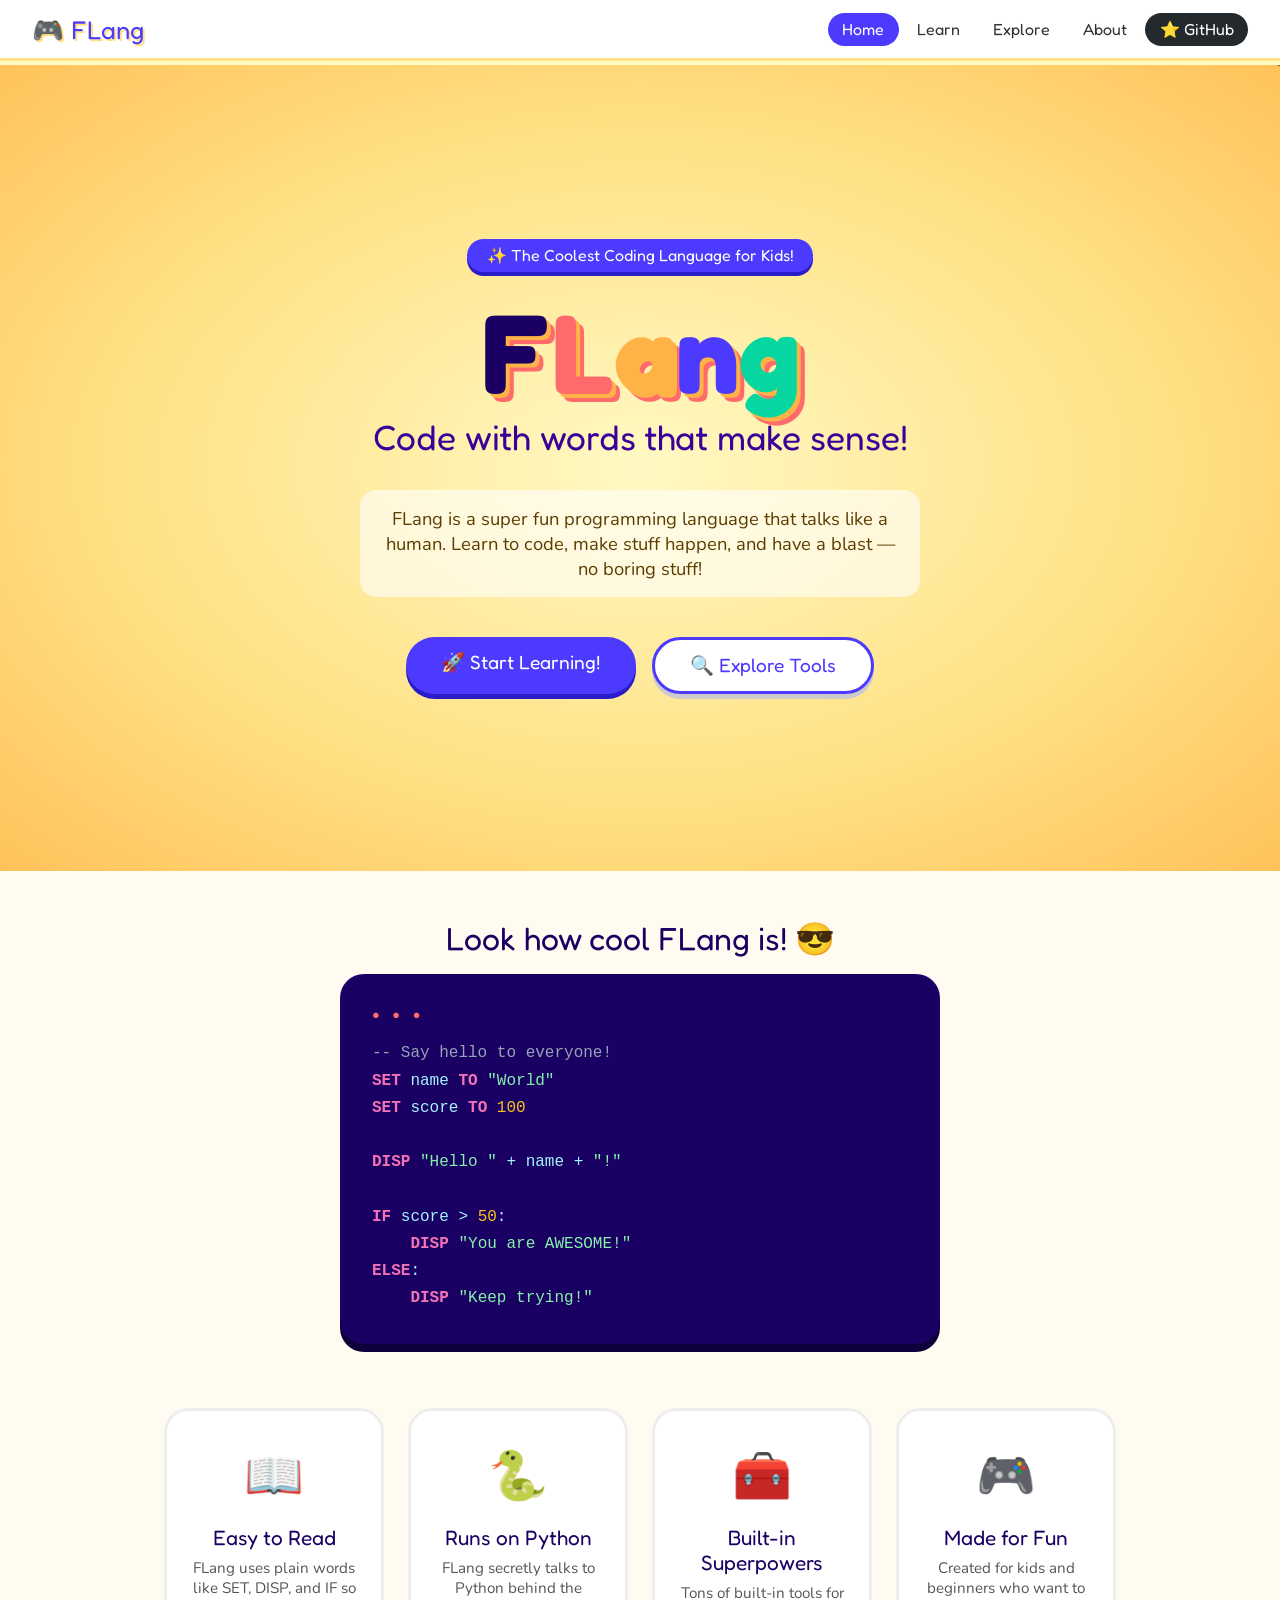
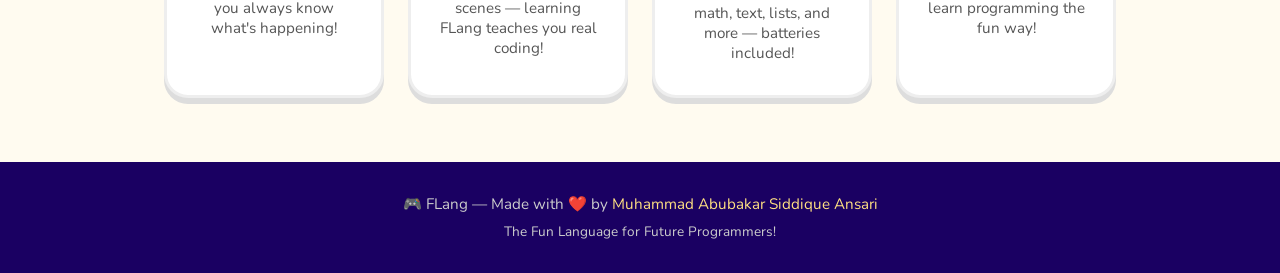
==== docs/index.html @ de596efa "." ====
<!DOCTYPE html>
<html lang="en">
<head>
  <meta charset="UTF-8" />
  <meta name="viewport" content="width=device-width, initial-scale=1.0" />
  <title>FLang - The Fun Language!</title>
  <link rel="icon" href="/favicon.svg" type="image/svg+xml" />
  <link href="https://fonts.googleapis.com/css2?family=Fredoka+One&family=Nunito:wght@400;600;700;800&display=swap" rel="stylesheet">
  <link rel="stylesheet" href="shared.css" />
  <style>
    .hero {
      min-height: 90vh;
      display: flex;
      flex-direction: column;
      align-items: center;
      justify-content: center;
      text-align: center;
      padding: 2rem;
      position: relative;
      overflow: hidden;
    }
    .hero::before {
      content: '';
      position: absolute;
      top: -50%;
      left: -50%;
      width: 200%;
      height: 200%;
      background: radial-gradient(ellipse at center, #fff9c4 0%, #ffe082 30%, #ffb347 60%, #ff6b6b 100%);
      animation: bgSpin 20s linear infinite;
      z-index: -1;
    }
    @keyframes bgSpin {
      from { transform: rotate(0deg); }
      to { transform: rotate(360deg); }
    }
    .hero-badge {
      background: #4c3bff;
      color: #fff;
      font-family: 'Fredoka One', cursive;
      font-size: 1rem;
      padding: 0.4rem 1.2rem;
      border-radius: 999px;
      margin-bottom: 1.5rem;
      display: inline-block;
      box-shadow: 0 4px 0 #2b1cc9;
      animation: bounce 1.5s ease-in-out infinite;
    }
    @keyframes bounce {
      0%, 100% { transform: translateY(0); }
      50% { transform: translateY(-8px); }
    }
    .hero h1 {
      font-family: 'Fredoka One', cursive;
      font-size: clamp(3rem, 10vw, 7rem);
      color: #1a0062;
      line-height: 1;
      margin-bottom: 0.5rem;
      text-shadow: 4px 4px 0 #ffb347, 8px 8px 0 #ff6b6b;
      animation: popIn 0.8s cubic-bezier(0.175, 0.885, 0.32, 1.275) both;
    }
    @keyframes popIn {
      from { transform: scale(0.3) rotate(-10deg); opacity: 0; }
      to { transform: scale(1) rotate(0deg); opacity: 1; }
    }
    .hero-sub {
      font-family: 'Fredoka One', cursive;
      font-size: clamp(1.3rem, 4vw, 2.2rem);
      color: #3b0099;
      margin-bottom: 2rem;
      animation: fadeUp 0.8s 0.3s both;
    }
    .hero-desc {
      font-size: 1.15rem;
      color: #5c3d00;
      max-width: 560px;
      margin: 0 auto 2.5rem;
      background: rgba(255,255,255,0.6);
      border-radius: 1rem;
      padding: 1rem 1.5rem;
      animation: fadeUp 0.8s 0.5s both;
    }
    @keyframes fadeUp {
      from { transform: translateY(30px); opacity: 0; }
      to { transform: translateY(0); opacity: 1; }
    }
    .hero-buttons {
      display: flex;
      gap: 1rem;
      flex-wrap: wrap;
      justify-content: center;
      animation: fadeUp 0.8s 0.7s both;
    }
    .btn-primary {
      background: #4c3bff;
      color: #fff;
      font-family: 'Fredoka One', cursive;
      font-size: 1.2rem;
      padding: 0.85rem 2.2rem;
      border-radius: 999px;
      border: none;
      cursor: pointer;
      text-decoration: none;
      box-shadow: 0 5px 0 #2b1cc9;
      transition: transform 0.1s, box-shadow 0.1s;
      display: inline-block;
    }
    .btn-primary:hover { transform: translateY(-3px); box-shadow: 0 8px 0 #2b1cc9; }
    .btn-primary:active { transform: translateY(2px); box-shadow: 0 2px 0 #2b1cc9; }
    .btn-secondary {
      background: #fff;
      color: #4c3bff;
      font-family: 'Fredoka One', cursive;
      font-size: 1.2rem;
      padding: 0.85rem 2.2rem;
      border-radius: 999px;
      border: 3px solid #4c3bff;
      cursor: pointer;
      text-decoration: none;
      box-shadow: 0 5px 0 #ccc;
      transition: transform 0.1s, box-shadow 0.1s;
      display: inline-block;
    }
    .btn-secondary:hover { transform: translateY(-3px); box-shadow: 0 8px 0 #ccc; }
    .btn-secondary:active { transform: translateY(2px); box-shadow: 0 2px 0 #ccc; }
    .floaties {
      position: fixed;
      top: 0; left: 0; width: 100%; height: 100%;
      pointer-events: none;
      z-index: 0;
      overflow: hidden;
    }
    .floatie {
      position: absolute;
      font-size: 2.5rem;
      animation: floatUp linear infinite;
      opacity: 0.7;
    }
    @keyframes floatUp {
      0% { transform: translateY(110vh) rotate(0deg); opacity: 0.7; }
      100% { transform: translateY(-10vh) rotate(360deg); opacity: 0; }
    }
    .features {
      display: grid;
      grid-template-columns: repeat(auto-fit, minmax(220px, 1fr));
      gap: 1.5rem;
      max-width: 1000px;
      margin: 4rem auto;
      padding: 0 1.5rem;
    }
    .feature-card {
      background: #fff;
      border-radius: 1.5rem;
      padding: 2rem 1.5rem;
      text-align: center;
      box-shadow: 0 6px 0 #ddd;
      border: 3px solid #eee;
      transition: transform 0.2s, box-shadow 0.2s;
    }
    .feature-card:hover { transform: translateY(-5px) rotate(-1deg); box-shadow: 0 12px 0 #ddd; }
    .feature-icon { font-size: 3rem; margin-bottom: 1rem; }
    .feature-title {
      font-family: 'Fredoka One', cursive;
      font-size: 1.3rem;
      color: #1a0062;
      margin-bottom: 0.5rem;
    }
    .feature-desc { font-size: 0.95rem; color: #555; }
    .code-preview {
      background: #1a0062;
      border-radius: 1.5rem;
      padding: 2rem;
      max-width: 600px;
      margin: 0 auto 4rem;
      box-shadow: 0 8px 0 #0d003a;
      text-align: left;
      position: relative;
      overflow: hidden;
    }
    .code-preview::before {
      content: '● ● ●';
      color: #ff6b6b;
      font-size: 0.8rem;
      letter-spacing: 0.3rem;
      display: block;
      margin-bottom: 1rem;
    }
    .code-preview pre {
      margin: 0;
      font-family: 'Courier New', monospace;
      font-size: 1rem;
      color: #a5f3fc;
      line-height: 1.7;
    }
    .code-preview .kw { color: #f472b6; font-weight: bold; }
    .code-preview .str { color: #86efac; }
    .code-preview .num { color: #fbbf24; }
    .code-preview .cmt { color: #94a3b8; }
    .code-section-title {
      font-family: 'Fredoka One', cursive;
      font-size: 2rem;
      text-align: center;
      color: #1a0062;
      margin: 3rem 0 1rem;
    }
  </style>
</head>
<body>
  <div class="floaties" id="floaties"></div>
  <nav class="navbar">
    <a href="/" class="nav-logo">🎮 FLang</a>
    <div class="nav-links">
      <a href="/" class="nav-link active">Home</a>
      <a href="/learn.html" class="nav-link">Learn</a>
      <a href="/explore.html" class="nav-link">Explore</a>
      <a href="/about.html" class="nav-link">About</a>
      <a href="https://github.com/Ansari-Codes/funlang" target="_blank" class="nav-link github-link">⭐ GitHub</a>
    </div>
    <button class="hamburger" id="hamburger" aria-label="Menu">☰</button>
  </nav>
  <div class="mobile-menu" id="mobileMenu">
    <a href="/" class="nav-link active">Home</a>
    <a href="/learn.html" class="nav-link">Learn</a>
    <a href="/explore.html" class="nav-link">Explore</a>
    <a href="/about.html" class="nav-link">About</a>
    <a href="https://github.com/Ansari-Codes/funlang" target="_blank" class="nav-link">⭐ GitHub</a>
  </div>

  <main>
    <section class="hero">
      <div class="hero-badge">✨ The Coolest Coding Language for Kids!</div>
      <h1>F<span style="color:#ff6b6b;">L</span><span style="color:#ffb347;">a</span><span style="color:#4c3bff;">n</span><span style="color:#06d6a0;">g</span></h1>
      <p class="hero-sub">Code with words that make sense!</p>
      <p class="hero-desc">FLang is a super fun programming language that talks like a human. Learn to code, make stuff happen, and have a blast — no boring stuff!</p>
      <div class="hero-buttons">
        <a href="/learn.html" class="btn-primary">🚀 Start Learning!</a>
        <a href="/explore.html" class="btn-secondary">🔍 Explore Tools</a>
      </div>
    </section>

    <p class="code-section-title">Look how cool FLang is! 😎</p>
    <div class="code-preview" style="padding: 2rem; max-width: 600px; margin: 0 auto 2rem;">
      <pre><span class="cmt">-- Say hello to everyone!</span>
<span class="kw">SET</span> name <span class="kw">TO</span> <span class="str">"World"</span>
<span class="kw">SET</span> score <span class="kw">TO</span> <span class="num">100</span>

<span class="kw">DISP</span> <span class="str">"Hello "</span> + name + <span class="str">"!"</span>

<span class="kw">IF</span> score > <span class="num">50</span>:
    <span class="kw">DISP</span> <span class="str">"You are AWESOME!"</span>
<span class="kw">ELSE</span>:
    <span class="kw">DISP</span> <span class="str">"Keep trying!"</span></pre>
    </div>

    <div class="features">
      <div class="feature-card">
        <div class="feature-icon">📖</div>
        <div class="feature-title">Easy to Read</div>
        <div class="feature-desc">FLang uses plain words like SET, DISP, and IF so you always know what's happening!</div>
      </div>
      <div class="feature-card">
        <div class="feature-icon">🐍</div>
        <div class="feature-title">Runs on Python</div>
        <div class="feature-desc">FLang secretly talks to Python behind the scenes — learning FLang teaches you real coding!</div>
      </div>
      <div class="feature-card">
        <div class="feature-icon">🧰</div>
        <div class="feature-title">Built-in Superpowers</div>
        <div class="feature-desc">Tons of built-in tools for math, text, lists, and more — batteries included!</div>
      </div>
      <div class="feature-card">
        <div class="feature-icon">🎮</div>
        <div class="feature-title">Made for Fun</div>
        <div class="feature-desc">Created for kids and beginners who want to learn programming the fun way!</div>
      </div>
    </div>
  </main>

  <footer class="footer">
    <p>🎮 FLang — Made with ❤️ by <a href="/about.html">Muhammad Abubakar Siddique Ansari</a></p>
    <p style="margin-top: 0.5rem; font-size: 0.85rem;">The Fun Language for Future Programmers!</p>
  </footer>

  <script>
    const emojis = ['🌟', '🚀', '🎮', '⭐', '🦄', '🌈', '🎉', '🍭', '💡', '🔥', '🎈', '🧩'];
    const floaties = document.getElementById('floaties');
    for (let i = 0; i < 18; i++) {
      const el = document.createElement('div');
      el.className = 'floatie';
      el.textContent = emojis[Math.floor(Math.random() * emojis.length)];
      el.style.left = Math.random() * 100 + 'vw';
      el.style.animationDuration = (8 + Math.random() * 12) + 's';
      el.style.animationDelay = (Math.random() * 10) + 's';
      el.style.fontSize = (1.5 + Math.random() * 2) + 'rem';
      floaties.appendChild(el);
    }
    document.getElementById('hamburger').addEventListener('click', () => {
      document.getElementById('mobileMenu').classList.toggle('open');
    });
  </script>
</body>
</html>
---- docs/shared.css ----
@import url('https://fonts.googleapis.com/css2?family=Fredoka+One&family=Nunito:wght@400;600;700;800&display=swap');

*, *::before, *::after { box-sizing: border-box; margin: 0; padding: 0; }

body {
  font-family: 'Nunito', sans-serif;
  background: #fffbf0;
  color: #222;
  min-height: 100vh;
}

.navbar {
  position: sticky;
  top: 0;
  z-index: 100;
  background: #fff;
  border-bottom: 3px solid #ffe082;
  padding: 0.8rem 2rem;
  display: flex;
  align-items: center;
  gap: 1rem;
  box-shadow: 0 4px 0 #fff9c4;
}

.nav-logo {
  font-family: 'Fredoka One', cursive;
  font-size: 1.6rem;
  color: #4c3bff;
  text-decoration: none;
  margin-right: auto;
  text-shadow: 2px 2px 0 #ffe082;
}

.nav-links {
  display: flex;
  gap: 0.25rem;
  align-items: center;
}

.nav-link {
  font-family: 'Fredoka One', cursive;
  font-size: 1rem;
  color: #333;
  text-decoration: none;
  padding: 0.4rem 0.9rem;
  border-radius: 999px;
  transition: background 0.15s, color 0.15s;
}

.nav-link:hover { background: #ffe082; color: #1a0062; }
.nav-link.active { background: #4c3bff; color: #fff; }
.github-link { background: #24292e; color: #fff !important; }
.github-link:hover { background: #3a3f45 !important; color: #fff !important; }

.hamburger {
  display: none;
  background: none;
  border: none;
  font-size: 1.8rem;
  cursor: pointer;
  color: #4c3bff;
}

.mobile-menu {
  display: none;
  flex-direction: column;
  padding: 1rem;
  background: #fff;
  border-bottom: 3px solid #ffe082;
  gap: 0.5rem;
}

.mobile-menu.open { display: flex; }

@media (max-width: 700px) {
  .nav-links { display: none; }
  .hamburger { display: block; }
}

.footer {
  background: #1a0062;
  color: #ccc;
  text-align: center;
  padding: 2rem;
  font-size: 0.95rem;
}
.footer a { color: #ffe082; text-decoration: none; }
.footer a:hover { text-decoration: underline; }

.page-hero {
  text-align: center;
  padding: 3rem 1.5rem 2rem;
  background: linear-gradient(135deg, #e8f4ff 0%, #fff9c4 50%, #ffe0f0 100%);
}
.page-hero-emoji { font-size: 4rem; display: block; margin-bottom: 0.5rem; }
.page-hero h1 {
  font-family: 'Fredoka One', cursive;
  font-size: clamp(2rem, 6vw, 3.5rem);
  color: #1a0062;
  text-shadow: 2px 2px 0 #ffb347;
  margin-bottom: 0.5rem;
}
.page-hero p {
  font-size: 1.1rem;
  color: #444;
  max-width: 580px;
  margin: 0 auto;
}

.container {
  max-width: 1100px;
  margin: 0 auto;
  padding: 2rem 1.5rem;
}

.section-title {
  font-family: 'Fredoka One', cursive;
  font-size: 2rem;
  color: #1a0062;
  margin: 2.5rem 0 1rem;
  display: flex;
  align-items: center;
  gap: 0.5rem;
}

.tag {
  display: inline-block;
  background: #4c3bff;
  color: #fff;
  font-family: 'Fredoka One', cursive;
  font-size: 0.75rem;
  padding: 0.15rem 0.6rem;
  border-radius: 999px;
  vertical-align: middle;
  margin-left: 0.4rem;
}

.card {
  background: #fff;
  border-radius: 1.5rem;
  border: 3px solid #eee;
  padding: 1.5rem;
  box-shadow: 0 5px 0 #e0e0e0;
  margin-bottom: 1.5rem;
  transition: transform 0.2s, box-shadow 0.2s;
}
.card:hover { transform: translateY(-3px); box-shadow: 0 10px 0 #e0e0e0; }

.code-block {
  background: #0f0a2e;
  border-radius: 1rem;
  padding: 1.5rem;
  font-family: 'Courier New', monospace;
  font-size: 0.95rem;
  color: #a5f3fc;
  line-height: 1.7;
  overflow-x: auto;
  margin: 1rem 0;
  border: 2px solid #2b1cc9;
}
.code-block .kw { color: #f472b6; font-weight: bold; }
.code-block .str { color: #86efac; }
.code-block .num { color: #fbbf24; }
.code-block .cmt { color: #64748b; font-style: italic; }
.code-block .fn { color: #c4b5fd; }

.chip {
  display: inline-block;
  background: #f3f0ff;
  color: #4c3bff;
  border: 2px solid #c4b5fd;
  border-radius: 999px;
  padding: 0.2rem 0.8rem;
  font-family: 'Fredoka One', cursive;
  font-size: 0.85rem;
  margin: 0.2rem;
}

.search-box {
  width: 100%;
  padding: 0.9rem 1.4rem;
  font-family: 'Nunito', sans-serif;
  font-size: 1.05rem;
  border: 3px solid #c4b5fd;
  border-radius: 999px;
  outline: none;
  background: #fff;
  transition: border-color 0.2s, box-shadow 0.2s;
  margin-bottom: 1.5rem;
}
.search-box:focus { border-color: #4c3bff; box-shadow: 0 0 0 4px rgba(76,59,255,0.15); }

.tabs {
  display: flex;
  gap: 0.5rem;
  flex-wrap: wrap;
  margin-bottom: 1.5rem;
}
.tab-btn {
  font-family: 'Fredoka One', cursive;
  font-size: 1rem;
  padding: 0.5rem 1.3rem;
  border-radius: 999px;
  border: 2px solid #c4b5fd;
  background: #fff;
  color: #4c3bff;
  cursor: pointer;
  transition: background 0.15s, color 0.15s;
}
.tab-btn:hover { background: #e8e4ff; }
.tab-btn.active { background: #4c3bff; color: #fff; border-color: #4c3bff; }

.pill-orange { background: #fff4e0; border-color: #ffd080; color: #7a4000; }
.pill-green { background: #e8fff4; border-color: #80ffb0; color: #005c30; }
.pill-blue { background: #e8f0ff; border-color: #80a8ff; color: #002080; }
.pill-pink { background: #ffe8f4; border-color: #ff80c0; color: #800050; }

.highlight-box {
  background: linear-gradient(135deg, #e8f4ff, #ffe0f0);
  border-radius: 1.5rem;
  padding: 2rem;
  margin: 2rem 0;
  border: 3px solid #c4b5fd;
}
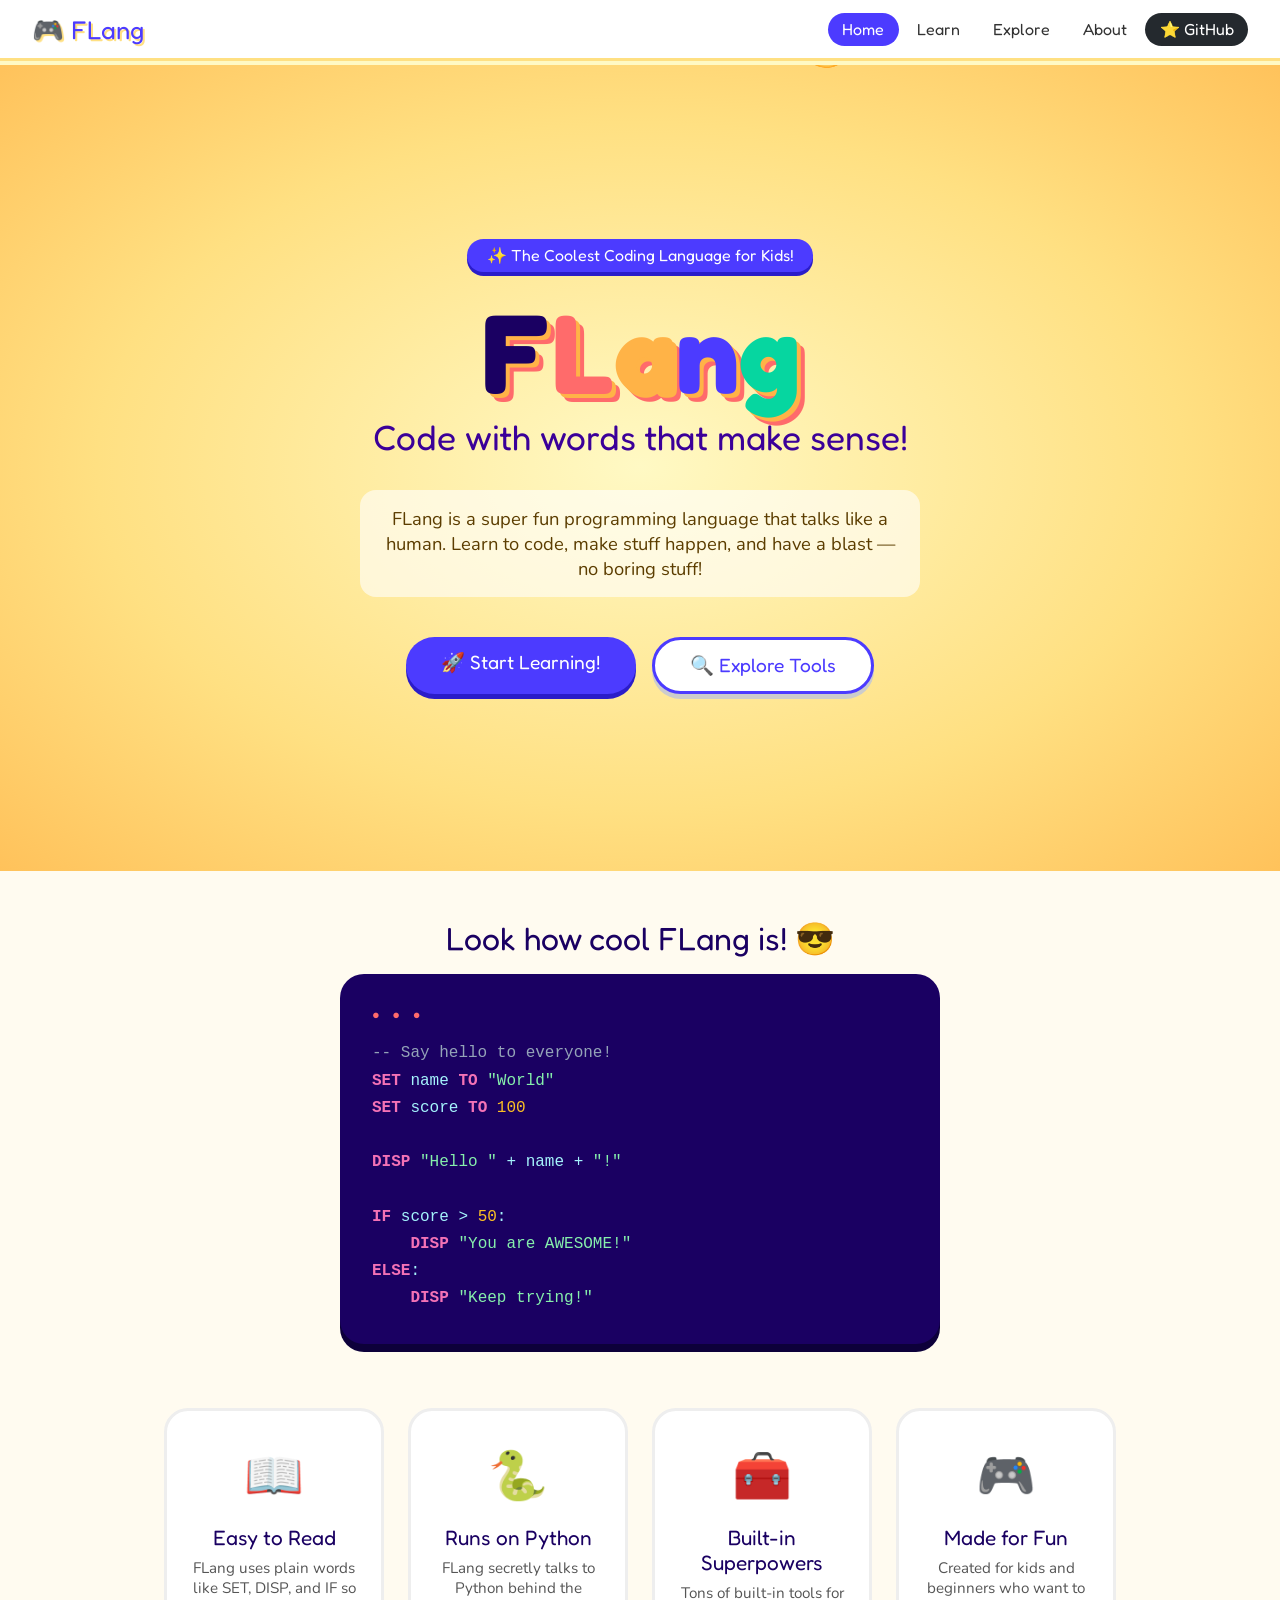
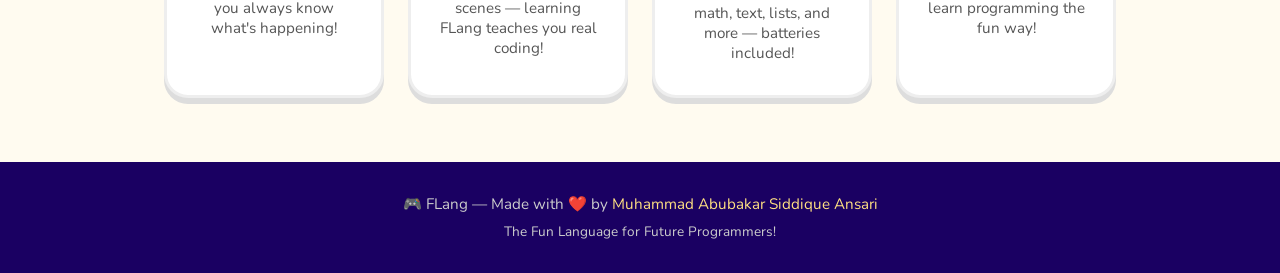
==== commit f7b809a8: "Added websites" ====
--- a/docs/index.html
+++ b/docs/index.html
@@ -30,10 +30,6 @@
       animation: bgSpin 20s linear infinite;
       z-index: -1;
     }
-    @keyframes bgSpin {
-      from { transform: rotate(0deg); }
-      to { transform: rotate(360deg); }
-    }
     .hero-badge {
       background: #4c3bff;
       color: #fff;
@@ -208,21 +204,21 @@
 <body>
   <div class="floaties" id="floaties"></div>
   <nav class="navbar">
-    <a href="/" class="nav-logo">🎮 FLang</a>
+    <a href="index.html" class="nav-logo">🎮 FLang</a>
     <div class="nav-links">
-      <a href="/" class="nav-link active">Home</a>
-      <a href="/learn.html" class="nav-link">Learn</a>
-      <a href="/explore.html" class="nav-link">Explore</a>
-      <a href="/about.html" class="nav-link">About</a>
+      <a href="index.html" class="nav-link active">Home</a>
+      <a href="learn.html" class="nav-link">Learn</a>
+      <a href="explore.html" class="nav-link">Explore</a>
+      <a href="about.html" class="nav-link">About</a>
       <a href="https://github.com/Ansari-Codes/funlang" target="_blank" class="nav-link github-link">⭐ GitHub</a>
     </div>
     <button class="hamburger" id="hamburger" aria-label="Menu">☰</button>
   </nav>
   <div class="mobile-menu" id="mobileMenu">
-    <a href="/" class="nav-link active">Home</a>
-    <a href="/learn.html" class="nav-link">Learn</a>
-    <a href="/explore.html" class="nav-link">Explore</a>
-    <a href="/about.html" class="nav-link">About</a>
+    <a href="index.html" class="nav-link active">Home</a>
+    <a href="learn.html" class="nav-link">Learn</a>
+    <a href="explore.html" class="nav-link">Explore</a>
+    <a href="about.html" class="nav-link">About</a>
     <a href="https://github.com/Ansari-Codes/funlang" target="_blank" class="nav-link">⭐ GitHub</a>
   </div>
 
@@ -233,8 +229,8 @@
       <p class="hero-sub">Code with words that make sense!</p>
       <p class="hero-desc">FLang is a super fun programming language that talks like a human. Learn to code, make stuff happen, and have a blast — no boring stuff!</p>
       <div class="hero-buttons">
-        <a href="/learn.html" class="btn-primary">🚀 Start Learning!</a>
-        <a href="/explore.html" class="btn-secondary">🔍 Explore Tools</a>
+        <a href="learn.html" class="btn-primary">🚀 Start Learning!</a>
+        <a href="explore.html" class="btn-secondary">🔍 Explore Tools</a>
       </div>
     </section>
 
@@ -277,7 +273,7 @@
   </main>
 
   <footer class="footer">
-    <p>🎮 FLang — Made with ❤️ by <a href="/about.html">Muhammad Abubakar Siddique Ansari</a></p>
+    <p>🎮 FLang — Made with ❤️ by <a href="about.html">Muhammad Abubakar Siddique Ansari</a></p>
     <p style="margin-top: 0.5rem; font-size: 0.85rem;">The Fun Language for Future Programmers!</p>
   </footer>
 
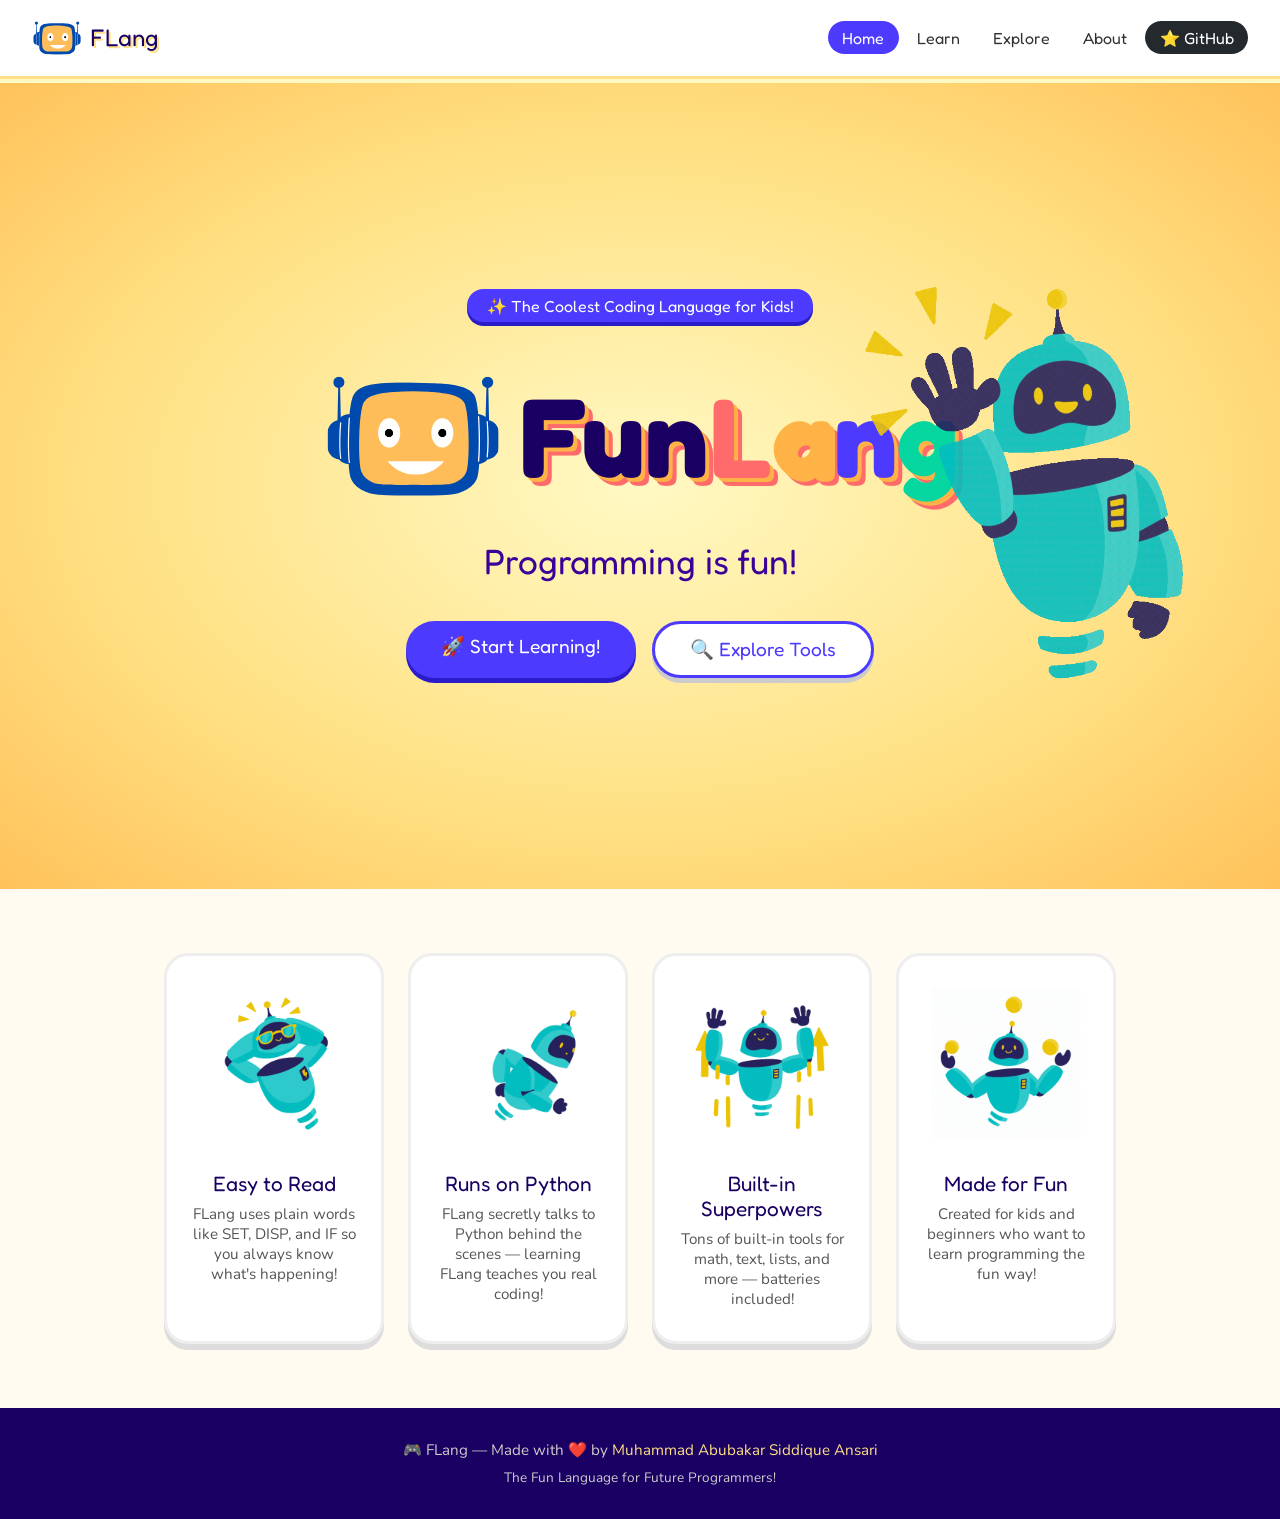
==== commit e5f88180: "Added graphics and updated docs and website" ====
--- a/docs/index.html
+++ b/docs/index.html
@@ -1,11 +1,13 @@
 <!DOCTYPE html>
 <html lang="en">
+
 <head>
   <meta charset="UTF-8" />
   <meta name="viewport" content="width=device-width, initial-scale=1.0" />
   <title>FLang - The Fun Language!</title>
   <link rel="icon" href="/favicon.svg" type="image/svg+xml" />
-  <link href="https://fonts.googleapis.com/css2?family=Fredoka+One&family=Nunito:wght@400;600;700;800&display=swap" rel="stylesheet">
+  <link href="https://fonts.googleapis.com/css2?family=Fredoka+One&family=Nunito:wght@400;600;700;800&display=swap"
+    rel="stylesheet">
   <link rel="stylesheet" href="shared.css" />
   <style>
     .hero {
@@ -19,6 +21,7 @@
       position: relative;
       overflow: hidden;
     }
+
     .hero::before {
       content: '';
       position: absolute;
@@ -30,6 +33,7 @@
       animation: bgSpin 20s linear infinite;
       z-index: -1;
     }
+
     .hero-badge {
       background: #4c3bff;
       color: #fff;
@@ -42,10 +46,19 @@
       box-shadow: 0 4px 0 #2b1cc9;
       animation: bounce 1.5s ease-in-out infinite;
     }
+
     @keyframes bounce {
-      0%, 100% { transform: translateY(0); }
-      50% { transform: translateY(-8px); }
-    }
+
+      0%,
+      100% {
+        transform: translateY(0);
+      }
+
+      50% {
+        transform: translateY(-8px);
+      }
+    }
+
     .hero h1 {
       font-family: 'Fredoka One', cursive;
       font-size: clamp(3rem, 10vw, 7rem);
@@ -55,10 +68,19 @@
       text-shadow: 4px 4px 0 #ffb347, 8px 8px 0 #ff6b6b;
       animation: popIn 0.8s cubic-bezier(0.175, 0.885, 0.32, 1.275) both;
     }
+
     @keyframes popIn {
-      from { transform: scale(0.3) rotate(-10deg); opacity: 0; }
-      to { transform: scale(1) rotate(0deg); opacity: 1; }
-    }
+      from {
+        transform: scale(0.3) rotate(-10deg);
+        opacity: 0;
+      }
+
+      to {
+        transform: scale(1) rotate(0deg);
+        opacity: 1;
+      }
+    }
+
     .hero-sub {
       font-family: 'Fredoka One', cursive;
       font-size: clamp(1.3rem, 4vw, 2.2rem);
@@ -66,20 +88,30 @@
       margin-bottom: 2rem;
       animation: fadeUp 0.8s 0.3s both;
     }
+
     .hero-desc {
       font-size: 1.15rem;
       color: #5c3d00;
       max-width: 560px;
       margin: 0 auto 2.5rem;
-      background: rgba(255,255,255,0.6);
+      background: rgba(255, 255, 255, 0.6);
       border-radius: 1rem;
       padding: 1rem 1.5rem;
       animation: fadeUp 0.8s 0.5s both;
     }
+
     @keyframes fadeUp {
-      from { transform: translateY(30px); opacity: 0; }
-      to { transform: translateY(0); opacity: 1; }
-    }
+      from {
+        transform: translateY(30px);
+        opacity: 0;
+      }
+
+      to {
+        transform: translateY(0);
+        opacity: 1;
+      }
+    }
+
     .hero-buttons {
       display: flex;
       gap: 1rem;
@@ -87,6 +119,7 @@
       justify-content: center;
       animation: fadeUp 0.8s 0.7s both;
     }
+
     .btn-primary {
       background: #4c3bff;
       color: #fff;
@@ -101,8 +134,17 @@
       transition: transform 0.1s, box-shadow 0.1s;
       display: inline-block;
     }
-    .btn-primary:hover { transform: translateY(-3px); box-shadow: 0 8px 0 #2b1cc9; }
-    .btn-primary:active { transform: translateY(2px); box-shadow: 0 2px 0 #2b1cc9; }
+
+    .btn-primary:hover {
+      transform: translateY(-3px);
+      box-shadow: 0 8px 0 #2b1cc9;
+    }
+
+    .btn-primary:active {
+      transform: translateY(2px);
+      box-shadow: 0 2px 0 #2b1cc9;
+    }
+
     .btn-secondary {
       background: #fff;
       color: #4c3bff;
@@ -117,25 +159,47 @@
       transition: transform 0.1s, box-shadow 0.1s;
       display: inline-block;
     }
-    .btn-secondary:hover { transform: translateY(-3px); box-shadow: 0 8px 0 #ccc; }
-    .btn-secondary:active { transform: translateY(2px); box-shadow: 0 2px 0 #ccc; }
+
+    .btn-secondary:hover {
+      transform: translateY(-3px);
+      box-shadow: 0 8px 0 #ccc;
+    }
+
+    .btn-secondary:active {
+      transform: translateY(2px);
+      box-shadow: 0 2px 0 #ccc;
+    }
+
     .floaties {
       position: fixed;
-      top: 0; left: 0; width: 100%; height: 100%;
+      top: 0;
+      left: 0;
+      width: 100%;
+      height: 100%;
       pointer-events: none;
       z-index: 0;
       overflow: hidden;
     }
+
     .floatie {
       position: absolute;
       font-size: 2.5rem;
       animation: floatUp linear infinite;
       opacity: 0.7;
     }
+
     @keyframes floatUp {
-      0% { transform: translateY(110vh) rotate(0deg); opacity: 0.7; }
-      100% { transform: translateY(-10vh) rotate(360deg); opacity: 0; }
-    }
+      0% {
+        transform: translateY(110vh) rotate(0deg);
+        opacity: 0.7;
+      }
+
+      100% {
+        transform: translateY(-10vh) rotate(360deg);
+        opacity: 0;
+      }
+    }
+
     .features {
       display: grid;
       grid-template-columns: repeat(auto-fit, minmax(220px, 1fr));
@@ -144,6 +208,7 @@
       margin: 4rem auto;
       padding: 0 1.5rem;
     }
+
     .feature-card {
       background: #fff;
       border-radius: 1.5rem;
@@ -153,15 +218,29 @@
       border: 3px solid #eee;
       transition: transform 0.2s, box-shadow 0.2s;
     }
-    .feature-card:hover { transform: translateY(-5px) rotate(-1deg); box-shadow: 0 12px 0 #ddd; }
-    .feature-icon { font-size: 3rem; margin-bottom: 1rem; }
+
+    .feature-card:hover {
+      transform: translateY(-5px) rotate(-1deg);
+      box-shadow: 0 12px 0 #ddd;
+    }
+
+    .feature-icon {
+      font-size: 3rem;
+      margin-bottom: 1rem;
+    }
+
     .feature-title {
       font-family: 'Fredoka One', cursive;
       font-size: 1.3rem;
       color: #1a0062;
       margin-bottom: 0.5rem;
     }
-    .feature-desc { font-size: 0.95rem; color: #555; }
+
+    .feature-desc {
+      font-size: 0.95rem;
+      color: #555;
+    }
+
     .code-preview {
       background: #1a0062;
       border-radius: 1.5rem;
@@ -173,6 +252,7 @@
       position: relative;
       overflow: hidden;
     }
+
     .code-preview::before {
       content: '● ● ●';
       color: #ff6b6b;
@@ -181,6 +261,7 @@
       display: block;
       margin-bottom: 1rem;
     }
+
     .code-preview pre {
       margin: 0;
       font-family: 'Courier New', monospace;
@@ -188,10 +269,24 @@
       color: #a5f3fc;
       line-height: 1.7;
     }
-    .code-preview .kw { color: #f472b6; font-weight: bold; }
-    .code-preview .str { color: #86efac; }
-    .code-preview .num { color: #fbbf24; }
-    .code-preview .cmt { color: #94a3b8; }
+
+    .code-preview .kw {
+      color: #f472b6;
+      font-weight: bold;
+    }
+
+    .code-preview .str {
+      color: #86efac;
+    }
+
+    .code-preview .num {
+      color: #fbbf24;
+    }
+
+    .code-preview .cmt {
+      color: #94a3b8;
+    }
+
     .code-section-title {
       font-family: 'Fredoka One', cursive;
       font-size: 2rem;
@@ -201,10 +296,15 @@
     }
   </style>
 </head>
+
 <body>
   <div class="floaties" id="floaties"></div>
   <nav class="navbar">
-    <a href="index.html" class="nav-logo">🎮 FLang</a>
+    <a href="index.html" class="nav-logo"
+      style="display: flex; align-items: center; gap: 0.5rem; text-decoration: none; color: #1a0062;">
+      <img src="Logo.svg" alt="FLang Logo" style="height: 50px; width: auto;">
+      <span style="font-family: 'Fredoka One', cursive; font-size: 1.5rem;">FLang</span>
+    </a>
     <div class="nav-links">
       <a href="index.html" class="nav-link active">Home</a>
       <a href="learn.html" class="nav-link">Learn</a>
@@ -224,51 +324,68 @@
 
   <main>
     <section class="hero">
+      <style>
+        /* Responsive behavior for the hero image */
+        @media (max-width: 768px) {
+          .hero-gif {
+            width: 80px !important;
+            max-width: none !important;
+          }
+
+          .hero-title-container h1 {
+            font-size: 3.5rem;
+            /* Adjust text size for mobile to fit logo */
+          }
+        }
+      </style>
+
       <div class="hero-badge">✨ The Coolest Coding Language for Kids!</div>
-      <h1>F<span style="color:#ff6b6b;">L</span><span style="color:#ffb347;">a</span><span style="color:#4c3bff;">n</span><span style="color:#06d6a0;">g</span></h1>
-      <p class="hero-sub">Code with words that make sense!</p>
-      <p class="hero-desc">FLang is a super fun programming language that talks like a human. Learn to code, make stuff happen, and have a blast — no boring stuff!</p>
+
+      <!-- Container to align logo and text side by side -->
+      <div class="hero-title-container"
+        style="display: flex; align-items: center; justify-content: center; gap: 1rem; margin-bottom: 0.5rem;">
+        <img class="hero-gif" src="Logo.svg" alt="logo" style="width: 35vw; max-width: 180px; height: auto;">
+        <h1 style="margin-bottom: 0;">Fun<span style="color:#ff6b6b;">L</span><span style="color:#ffb347;">a</span><span
+            style="color:#4c3bff;">n</span><span style="color:#06d6a0;">g</span></h1>
+      </div>
+
+      <div class="hero-badge hero-sub"
+        style="background: transparent; color: #3b0099; box-shadow: none; font-size: clamp(1.3rem, 4vw, 2.2rem);">
+        Programming is fun!</div>
+
       <div class="hero-buttons">
         <a href="learn.html" class="btn-primary">🚀 Start Learning!</a>
         <a href="explore.html" class="btn-secondary">🔍 Explore Tools</a>
       </div>
+
+      <img class="hero-gif-2" src="hi.gif" alt="Hi"
+        style="position: absolute; right: 2rem; top: 50%; transform: translateY(-50%); width: 35vw; max-width: 450px; height: auto; z-index: 10; pointer-events: none; opacity: 0.9;">
     </section>
-
-    <p class="code-section-title">Look how cool FLang is! 😎</p>
-    <div class="code-preview" style="padding: 2rem; max-width: 600px; margin: 0 auto 2rem;">
-      <pre><span class="cmt">-- Say hello to everyone!</span>
-<span class="kw">SET</span> name <span class="kw">TO</span> <span class="str">"World"</span>
-<span class="kw">SET</span> score <span class="kw">TO</span> <span class="num">100</span>
-
-<span class="kw">DISP</span> <span class="str">"Hello "</span> + name + <span class="str">"!"</span>
-
-<span class="kw">IF</span> score > <span class="num">50</span>:
-    <span class="kw">DISP</span> <span class="str">"You are AWESOME!"</span>
-<span class="kw">ELSE</span>:
-    <span class="kw">DISP</span> <span class="str">"Keep trying!"</span></pre>
-    </div>
-
     <div class="features">
       <div class="feature-card">
-        <div class="feature-icon">📖</div>
+        <div class="feature-icon"><img src="relax.gif" alt="Easy to Read" style="width: 150px; height: auto;"></div>
         <div class="feature-title">Easy to Read</div>
-        <div class="feature-desc">FLang uses plain words like SET, DISP, and IF so you always know what's happening!</div>
+        <div class="feature-desc">FLang uses plain words like SET, DISP, and IF so you always know what's happening!
+        </div>
       </div>
       <div class="feature-card">
-        <div class="feature-icon">🐍</div>
+        <div class="feature-icon"><img src="run.gif" alt="Runs on Python" style="width: 150px; height: auto;"></div>
         <div class="feature-title">Runs on Python</div>
-        <div class="feature-desc">FLang secretly talks to Python behind the scenes — learning FLang teaches you real coding!</div>
+        <div class="feature-desc">FLang secretly talks to Python behind the scenes — learning FLang teaches you real
+          coding!</div>
       </div>
       <div class="feature-card">
-        <div class="feature-icon">🧰</div>
+        <div class="feature-icon"><img src="flying.gif" alt="Built-in Superpowers" style="width: 150px; height: auto;">
+        </div>
         <div class="feature-title">Built-in Superpowers</div>
         <div class="feature-desc">Tons of built-in tools for math, text, lists, and more — batteries included!</div>
       </div>
       <div class="feature-card">
-        <div class="feature-icon">🎮</div>
+        <div class="feature-icon"><img src="fun.gif" alt="Made for Fun" style="width: 150px; height: auto;"></div>
         <div class="feature-title">Made for Fun</div>
         <div class="feature-desc">Created for kids and beginners who want to learn programming the fun way!</div>
       </div>
+    </div>
     </div>
   </main>
 
@@ -295,4 +412,5 @@
     });
   </script>
 </body>
-</html>
+
+</html>
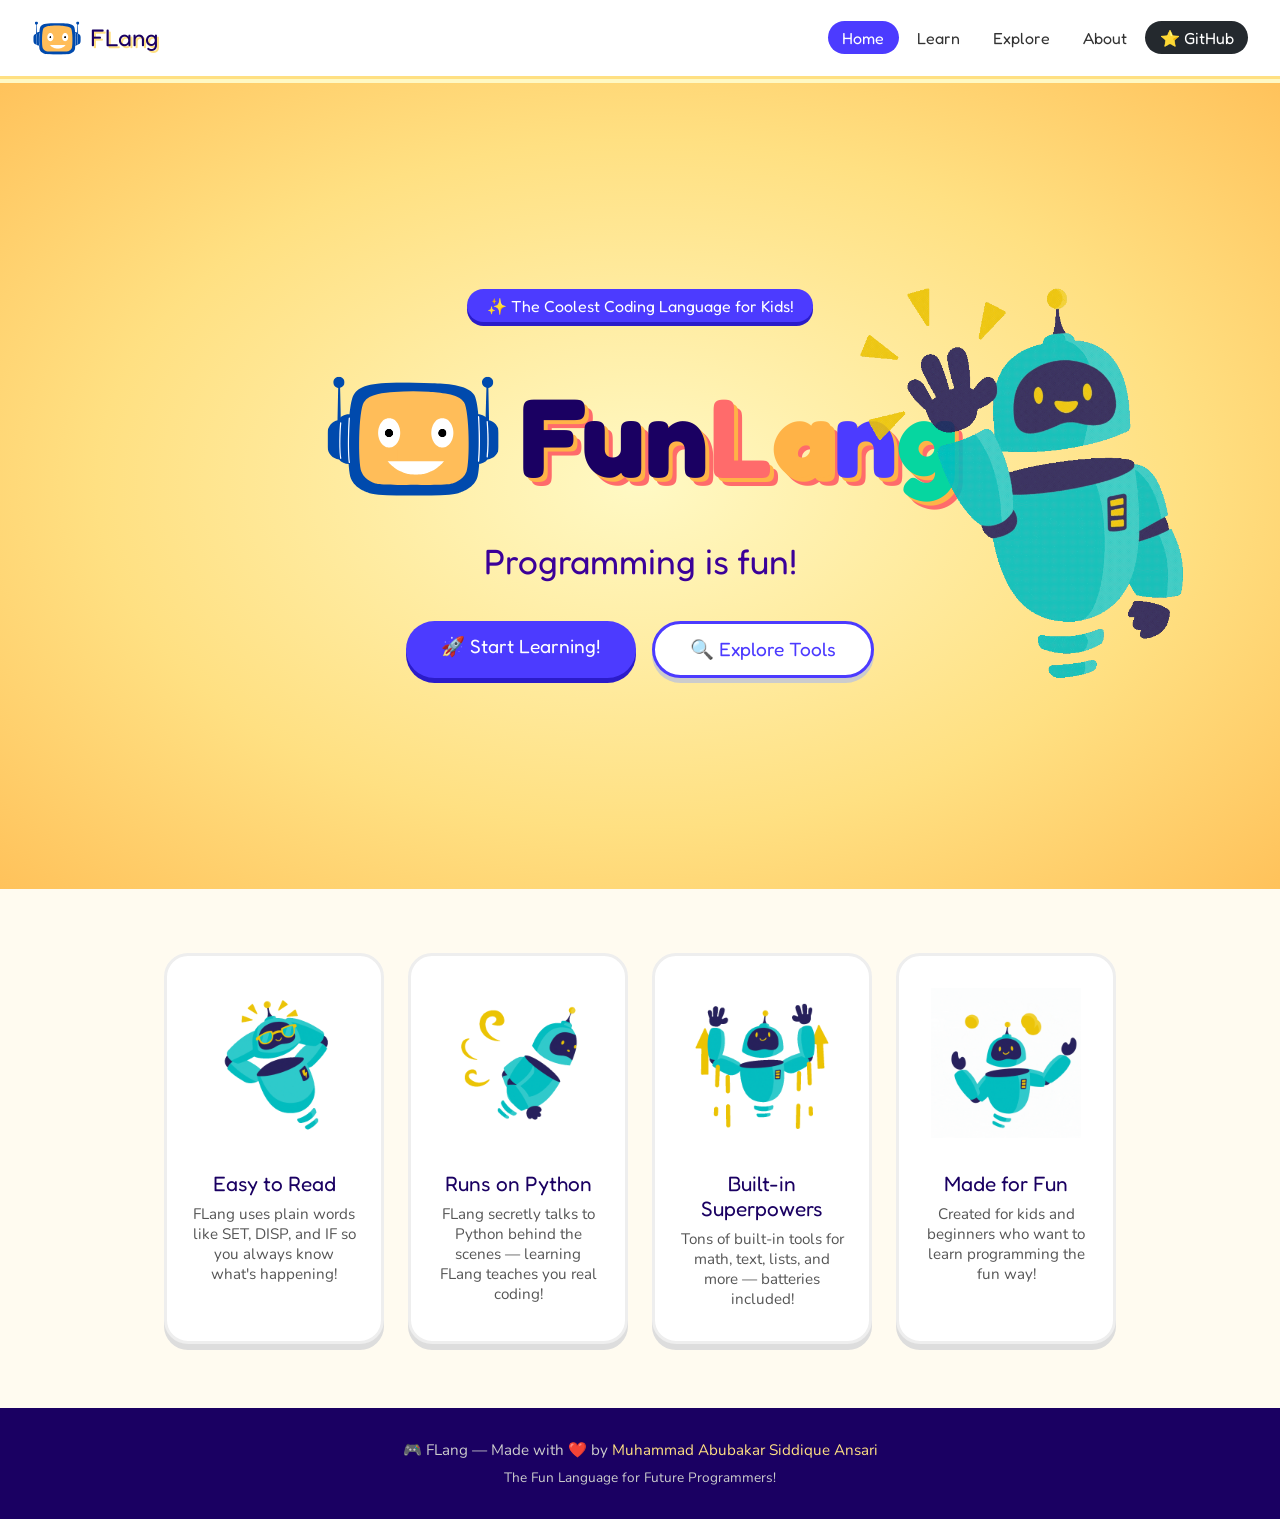
==== commit 7cf3afc8: "Added favicon" ====
--- a/docs/index.html
+++ b/docs/index.html
@@ -5,7 +5,7 @@
   <meta charset="UTF-8" />
   <meta name="viewport" content="width=device-width, initial-scale=1.0" />
   <title>FLang - The Fun Language!</title>
-  <link rel="icon" href="/favicon.svg" type="image/svg+xml" />
+  <link rel="icon" href="Logo.svg" type="image/svg+xml" />
   <link href="https://fonts.googleapis.com/css2?family=Fredoka+One&family=Nunito:wght@400;600;700;800&display=swap"
     rel="stylesheet">
   <link rel="stylesheet" href="shared.css" />
